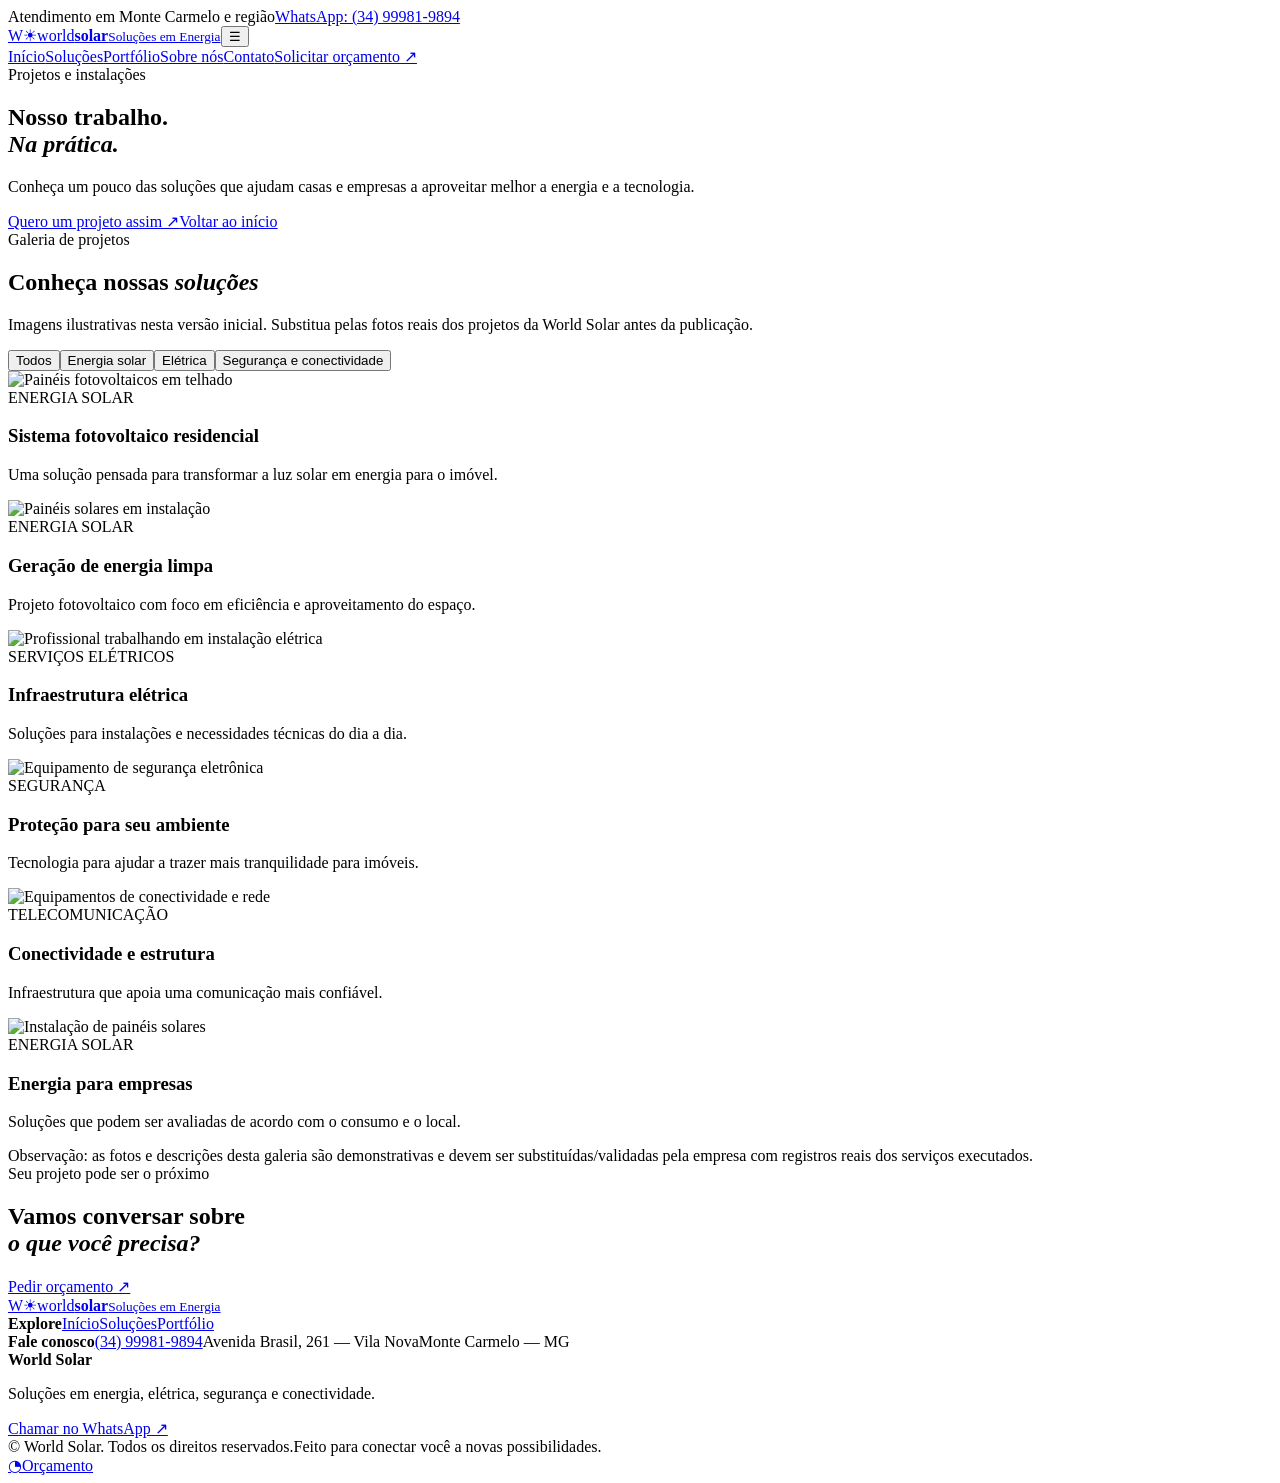
==== portfolio.html @ b82ab85e "Add files via upload" ====
<!doctype html>
<html lang="pt-BR">
<head>
  <meta charset="utf-8"><meta name="viewport" content="width=device-width, initial-scale=1">
  <title>Portfólio de Projetos | World Solar — Monte Carmelo MG</title>
  <meta name="description" content="Conheça o portfólio da World Solar: instalações de energia solar e soluções elétricas em Monte Carmelo e região. Peça um orçamento pelo WhatsApp.">
  <meta name="robots" content="index,follow"><meta name="theme-color" content="#082b62">
  <link rel="canonical" href="https://www.seudominio.com.br/portfolio.html"><link rel="icon" href="assets/favicon.svg" type="image/svg+xml"><link rel="stylesheet" href="assets/styles.css">
</head>
<body>
  <div class="topbar"><div class="container topbar-inner"><span>Atendimento em Monte Carmelo e região</span><a href="https://wa.me/5534999819894" target="_blank" rel="noopener">WhatsApp: (34) 99981-9894</a></div></div>
  <header class="header"><div class="container nav-wrap"><a class="brand" href="index.html"><span class="brand-mark">W<span>☀</span></span><span class="brand-text">world<strong>solar</strong><small>Soluções em Energia</small></span></a><button class="menu-toggle" aria-label="Abrir menu" aria-expanded="false">☰</button><nav class="nav" aria-label="Navegação principal"><a href="index.html">Início</a><a href="index.html#solucoes">Soluções</a><a class="active" href="portfolio.html">Portfólio</a><a href="index.html#sobre">Sobre nós</a><a href="index.html#contato">Contato</a><a class="btn btn-small btn-primary nav-cta" href="https://wa.me/5534999819894?text=Olá%2C%20quero%20solicitar%20um%20orçamento." target="_blank" rel="noopener">Solicitar orçamento ↗</a></nav></div></header>
  <main>
    <section class="portfolio-hero"><div class="container"><div class="eyebrow"><span></span> Projetos e instalações</div><h1>Nosso trabalho.<br><em>Na prática.</em></h1><p>Conheça um pouco das soluções que ajudam casas e empresas a aproveitar melhor a energia e a tecnologia.</p><div class="portfolio-actions"><a class="btn btn-primary" href="https://wa.me/5534999819894?text=Olá%2C%20quero%20um%20projeto%20parecido%20com%20os%20do%20portfólio." target="_blank" rel="noopener">Quero um projeto assim ↗</a><a class="btn btn-outline" href="index.html">Voltar ao início</a></div></div></section>
    <section class="section portfolio-gallery"><div class="container"><div class="gallery-head"><div><div class="eyebrow">Galeria de projetos</div><h2>Conheça nossas <em>soluções</em></h2></div><p>Imagens ilustrativas nesta versão inicial. Substitua pelas fotos reais dos projetos da World Solar antes da publicação.</p></div>
      <div class="filter-bar" role="group" aria-label="Filtrar projetos"><button class="filter-btn active" data-filter="todos">Todos</button><button class="filter-btn" data-filter="solar">Energia solar</button><button class="filter-btn" data-filter="eletrica">Elétrica</button><button class="filter-btn" data-filter="seguranca">Segurança e conectividade</button></div>
      <div class="gallery-grid">
        <article class="gallery-card" data-category="solar"><img src="https://images.unsplash.com/photo-1509391366360-2e959784a276?auto=format&fit=crop&w=900&q=85" alt="Painéis fotovoltaicos em telhado" loading="lazy"><div class="gallery-info"><span>ENERGIA SOLAR</span><h3>Sistema fotovoltaico residencial</h3><p>Uma solução pensada para transformar a luz solar em energia para o imóvel.</p></div></article>
        <article class="gallery-card" data-category="solar"><img src="https://images.unsplash.com/photo-1508514340136-4c7c0b6b7b1b?auto=format&fit=crop&w=900&q=85" alt="Painéis solares em instalação" loading="lazy"><div class="gallery-info"><span>ENERGIA SOLAR</span><h3>Geração de energia limpa</h3><p>Projeto fotovoltaico com foco em eficiência e aproveitamento do espaço.</p></div></article>
        <article class="gallery-card" data-category="eletrica"><img src="https://images.unsplash.com/photo-1621905251189-08b45d6a269e?auto=format&fit=crop&w=900&q=85" alt="Profissional trabalhando em instalação elétrica" loading="lazy"><div class="gallery-info"><span>SERVIÇOS ELÉTRICOS</span><h3>Infraestrutura elétrica</h3><p>Soluções para instalações e necessidades técnicas do dia a dia.</p></div></article>
        <article class="gallery-card" data-category="seguranca"><img src="https://images.unsplash.com/photo-1558002038-1055907df827?auto=format&fit=crop&w=900&q=85" alt="Equipamento de segurança eletrônica" loading="lazy"><div class="gallery-info"><span>SEGURANÇA</span><h3>Proteção para seu ambiente</h3><p>Tecnologia para ajudar a trazer mais tranquilidade para imóveis.</p></div></article>
        <article class="gallery-card" data-category="seguranca"><img src="https://images.unsplash.com/photo-1551703599-6b3e8379aa8b?auto=format&fit=crop&w=900&q=85" alt="Equipamentos de conectividade e rede" loading="lazy"><div class="gallery-info"><span>TELECOMUNICAÇÃO</span><h3>Conectividade e estrutura</h3><p>Infraestrutura que apoia uma comunicação mais confiável.</p></div></article>
        <article class="gallery-card" data-category="solar"><img src="https://images.unsplash.com/photo-1497435334941-8c899ee9e8e9?auto=format&fit=crop&w=900&q=85" alt="Instalação de painéis solares" loading="lazy"><div class="gallery-info"><span>ENERGIA SOLAR</span><h3>Energia para empresas</h3><p>Soluções que podem ser avaliadas de acordo com o consumo e o local.</p></div></article>
      </div>
      <div class="gallery-disclaimer">Observação: as fotos e descrições desta galeria são demonstrativas e devem ser substituídas/validadas pela empresa com registros reais dos serviços executados.</div>
    </div></section>
    <section class="cta-band"><div class="container cta-inner"><div><div class="eyebrow light">Seu projeto pode ser o próximo</div><h2>Vamos conversar sobre<br><em>o que você precisa?</em></h2></div><a class="btn btn-light" href="https://wa.me/5534999819894?text=Olá%2C%20quero%20solicitar%20um%20orçamento%20com%20a%20World%20Solar." target="_blank" rel="noopener">Pedir orçamento ↗</a></div></section>
  </main>
  <footer class="footer"><div class="container footer-grid"><a class="brand brand-footer" href="index.html"><span class="brand-mark">W<span>☀</span></span><span class="brand-text">world<strong>solar</strong><small>Soluções em Energia</small></span></a><div><strong>Explore</strong><a href="index.html">Início</a><a href="index.html#solucoes">Soluções</a><a href="portfolio.html">Portfólio</a></div><div><strong>Fale conosco</strong><a href="https://wa.me/5534999819894" target="_blank" rel="noopener">(34) 99981-9894</a><span>Avenida Brasil, 261 — Vila Nova</span><span>Monte Carmelo — MG</span></div><div class="footer-note"><strong>World Solar</strong><p>Soluções em energia, elétrica, segurança e conectividade.</p><a class="footer-wa" href="https://wa.me/5534999819894" target="_blank" rel="noopener">Chamar no WhatsApp ↗</a></div></div><div class="container copyright"><span>© <span id="year"></span> World Solar. Todos os direitos reservados.</span><span>Feito para conectar você a novas possibilidades.</span></div></footer>
  <a class="whatsapp-float" href="https://wa.me/5534999819894?text=Olá%2C%20quero%20um%20orçamento." aria-label="Solicitar orçamento pelo WhatsApp" target="_blank" rel="noopener">◔<span>Orçamento</span></a><script src="assets/script.js" defer></script>
</body></html>
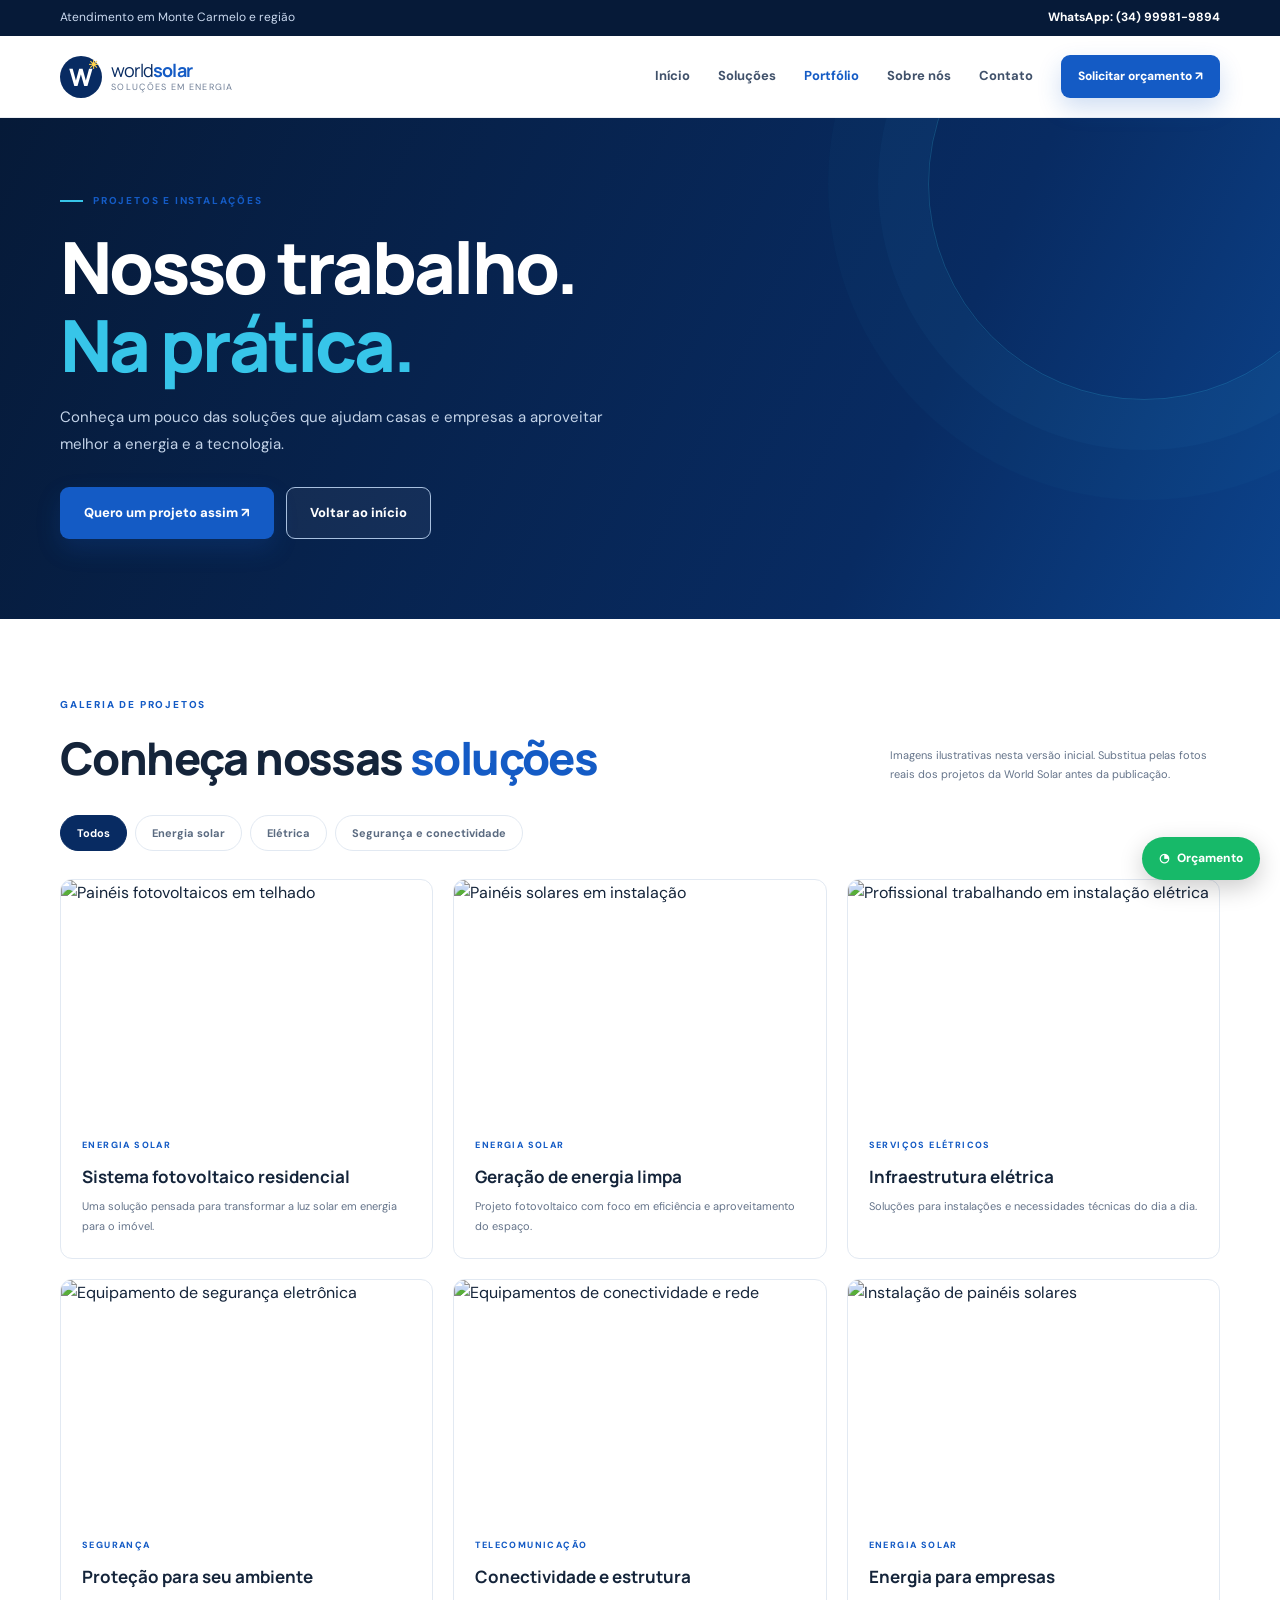
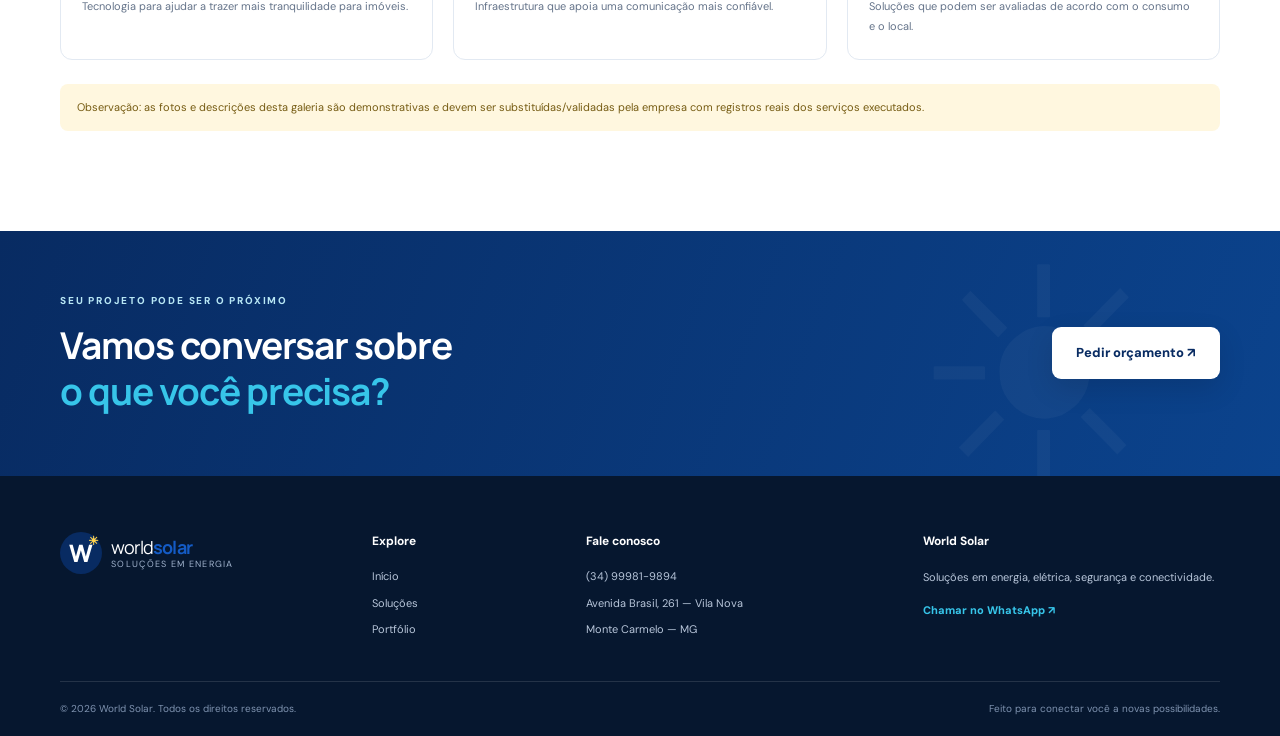
==== commit 21d49c0b: "Add files via upload" ====
--- a/portfolio.html
+++ b/portfolio.html
@@ -5,7 +5,24 @@
   <title>Portfólio de Projetos | World Solar — Monte Carmelo MG</title>
   <meta name="description" content="Conheça o portfólio da World Solar: instalações de energia solar e soluções elétricas em Monte Carmelo e região. Peça um orçamento pelo WhatsApp.">
   <meta name="robots" content="index,follow"><meta name="theme-color" content="#082b62">
-  <link rel="canonical" href="https://www.seudominio.com.br/portfolio.html"><link rel="icon" href="assets/favicon.svg" type="image/svg+xml"><link rel="stylesheet" href="assets/styles.css">
+  <meta name="color-scheme" content="light">
+  <meta property="og:locale" content="pt_BR">
+  <meta property="og:type" content="website">
+  <meta property="og:url" content="https://www.seudominio.com.br/portfolio.html">
+  <meta property="og:site_name" content="World Solar">
+  <meta property="og:title" content="World Solar | Energia inteligente para sua casa ou empresa">
+  <meta property="og:description" content="Energia solar, serviços elétricos, segurança eletrônica e telecomunicação em Monte Carmelo e região. Solicite seu orçamento.">
+  <meta property="og:image" content="https://www.seudominio.com.br/assets/worldsolar-share.jpg">
+  <meta property="og:image:width" content="1200">
+  <meta property="og:image:height" content="630">
+  <meta property="og:image:alt" content="World Solar — energia inteligente, mais economia e segurança">
+  <meta name="twitter:card" content="summary_large_image">
+  <meta name="twitter:title" content="World Solar | Energia inteligente para sua casa ou empresa">
+  <meta name="twitter:description" content="Energia solar, serviços elétricos, segurança eletrônica e telecomunicação em Monte Carmelo e região.">
+  <meta name="twitter:image" content="https://www.seudominio.com.br/assets/worldsolar-share.jpg">
+  <link rel="canonical" href="https://www.seudominio.com.br/portfolio.html"><link rel="icon" href="assets/favicon.svg" type="image/svg+xml">
+  <link rel="alternate icon" href="assets/favicon.ico">
+  <link rel="apple-touch-icon" href="assets/apple-touch-icon.png"><link rel="stylesheet" href="assets/styles.css">
 </head>
 <body>
   <div class="topbar"><div class="container topbar-inner"><span>Atendimento em Monte Carmelo e região</span><a href="https://wa.me/5534999819894" target="_blank" rel="noopener">WhatsApp: (34) 99981-9894</a></div></div>
--- a/assets/styles.css
+++ b/assets/styles.css
@@ -0,0 +1,9 @@
+@import url('https://fonts.googleapis.com/css2?family=DM+Sans:wght@400;500;600;700&family=Manrope:wght@400;500;600;700;800&display=swap');
+:root{--navy:#082b62;--navy2:#061b3a;--blue:#145bc5;--cyan:#37c5e9;--yellow:#ffd34e;--ink:#14243a;--muted:#65748a;--paper:#f5f8fc;--white:#fff;--line:#e2e9f2;--shadow:0 24px 70px rgba(4,29,67,.14)}
+*{box-sizing:border-box}html{scroll-behavior:smooth;scroll-padding-top:90px}body{margin:0;font-family:"DM Sans",sans-serif;color:var(--ink);background:#fff;line-height:1.6}a{color:inherit;text-decoration:none}img{display:block;max-width:100%}.container{width:min(1160px,calc(100% - 44px));margin-inline:auto}.topbar{background:#061a38;color:#c9d8ee;font-size:12px}.topbar-inner{display:flex;justify-content:space-between;align-items:center;min-height:36px;gap:16px}.topbar a{color:#fff;font-weight:700}.header{height:82px;background:rgba(255,255,255,.96);border-bottom:1px solid rgba(8,43,98,.08);position:sticky;top:0;z-index:20;backdrop-filter:blur(12px)}.nav-wrap{height:100%;display:flex;align-items:center;justify-content:space-between}.brand{display:flex;align-items:center;gap:9px;color:var(--navy);line-height:1}.brand-mark{display:grid;place-items:center;width:42px;height:42px;border-radius:50%;background:var(--navy);color:#fff;font-family:Manrope,sans-serif;font-weight:800;font-size:24px;position:relative}.brand-mark span{font-size:12px;color:var(--yellow);position:absolute;right:3px;top:3px}.brand-text{font-family:Manrope,sans-serif;font-size:18px;letter-spacing:-.8px}.brand-text strong{color:var(--blue)}.brand-text small{display:block;font-family:"DM Sans",sans-serif;font-size:9px;letter-spacing:1.3px;text-transform:uppercase;color:#728198;margin-top:4px}.nav{display:flex;align-items:center;gap:28px;font-size:13px;font-weight:700;color:#40516a}.nav>a:not(.btn){transition:color .2s}.nav>a:hover,.nav>a.active{color:var(--blue)}.btn{min-height:52px;padding:0 23px;border-radius:9px;display:inline-flex;align-items:center;justify-content:center;gap:10px;font-size:13px;font-weight:800;transition:transform .2s,box-shadow .2s,background .2s;border:1px solid transparent}.btn:hover{transform:translateY(-2px)}.btn-primary{background:var(--blue);color:#fff;box-shadow:0 10px 25px rgba(20,91,197,.2)}.btn-primary:hover{background:#0d4ba8;box-shadow:0 14px 30px rgba(20,91,197,.3)}.btn-small{min-height:43px;padding:0 16px;font-size:12px}.btn-outline{border-color:#a8c0df;color:#fff;background:rgba(255,255,255,.05)}.btn-outline:hover{background:rgba(255,255,255,.13)}.btn-light{background:#fff;color:var(--navy);box-shadow:0 10px 28px rgba(0,0,0,.12)}.menu-toggle{display:none;border:0;background:var(--paper);font-size:24px;border-radius:8px;padding:7px 12px;color:var(--navy)}
+.hero{position:relative;overflow:hidden;background:linear-gradient(115deg,#061a38 0%,#082b62 55%,#0c438c 100%);color:#fff;padding:78px 0 0}.hero-bg{position:absolute;inset:0;background:radial-gradient(circle at 80% 12%,rgba(55,197,233,.18),transparent 30%),radial-gradient(circle at 2% 85%,rgba(20,91,197,.3),transparent 30%);pointer-events:none}.hero-grid{position:relative;display:grid;grid-template-columns:1fr 1.02fr;gap:60px;align-items:center;padding-bottom:60px}.eyebrow{display:flex;align-items:center;gap:10px;text-transform:uppercase;letter-spacing:1.8px;font-size:10px;font-weight:800;color:var(--blue);margin-bottom:19px}.eyebrow span{display:inline-block;width:23px;height:2px;background:var(--cyan)}.hero .eyebrow{color:#a8dff5}.hero h1,.portfolio-hero h1{font-family:Manrope,sans-serif;font-size:clamp(42px,5vw,66px);line-height:1.08;letter-spacing:-2.7px;margin:0 0 24px;font-weight:800}.hero h1 em,.section h2 em,.feature-copy h2 em,.cta-band h2 em,.portfolio-hero h1 em,.gallery-head h2 em{font-style:normal;color:var(--cyan)}.hero-copy>p{font-size:16px;line-height:1.8;color:#c4d3e8;max-width:500px;margin:0 0 30px}.hero-actions{display:flex;gap:12px;flex-wrap:wrap}.trust-row{display:flex;align-items:center;gap:12px;margin-top:36px}.trust-icon{display:grid;place-items:center;width:34px;height:34px;background:rgba(55,197,233,.14);color:var(--cyan);border:1px solid rgba(55,197,233,.28);border-radius:50%;font-weight:900}.trust-row strong,.trust-row small{display:block}.trust-row strong{font-size:12px}.trust-row small{font-size:11px;color:#a5b9d3}.hero-visual{position:relative;padding:0 0 20px 10px}.hero-image{width:100%;height:430px;object-fit:cover;border-radius:16px 16px 90px 16px;box-shadow:0 30px 70px rgba(0,0,0,.25);border:1px solid rgba(255,255,255,.18)}.hero-visual:before{content:"";position:absolute;left:-10px;top:22px;width:70px;height:70px;border:1px solid rgba(55,197,233,.5);border-radius:12px;z-index:0}.hero-image{position:relative;z-index:1}.floating-card{position:absolute;z-index:2;left:-22px;bottom:0;background:#fff;color:var(--ink);padding:16px 20px;border-radius:12px;box-shadow:var(--shadow);display:flex;align-items:center;gap:13px}.sun-icon{width:39px;height:39px;display:grid;place-items:center;border-radius:10px;background:#fff4c7;color:#c38b00;font-size:24px}.floating-card strong,.floating-card small{display:block}.floating-card strong{font-size:12px}.floating-card small{font-size:10px;color:var(--muted);margin-top:3px}.visual-tag{position:absolute;z-index:2;right:18px;top:18px;padding:13px 16px;background:rgba(5,26,57,.78);backdrop-filter:blur(10px);border:1px solid rgba(255,255,255,.2);border-radius:8px}.visual-tag span,.visual-tag strong{display:block}.visual-tag span{font-size:9px;letter-spacing:1.5px;color:var(--cyan)}.visual-tag strong{font-size:12px;margin-top:4px}.hero-bottom{position:relative;border-top:1px solid rgba(255,255,255,.15);display:flex;justify-content:space-between;align-items:center;gap:15px;min-height:57px;color:#a8bdd9;font-size:9px;letter-spacing:1.3px;font-weight:800}.hero-bottom i{width:4px;height:4px;background:var(--cyan);border-radius:50%}
+.section{padding:100px 0}.section-heading{display:flex;align-items:flex-end;justify-content:space-between;gap:35px;margin-bottom:42px}.section h2,.feature-copy h2,.gallery-head h2{font-family:Manrope,sans-serif;font-size:clamp(32px,3.7vw,45px);letter-spacing:-1.6px;line-height:1.18;margin:0;font-weight:800}.section h2 em,.feature-copy h2 em,.gallery-head h2 em{color:var(--blue)}.section-heading>p{max-width:390px;color:var(--muted);font-size:13px;line-height:1.9;margin:0 0 4px}.service-grid{display:grid;grid-template-columns:repeat(4,1fr);gap:17px}.service-card{position:relative;padding:28px 24px 26px;border:1px solid var(--line);border-radius:13px;background:#fff;transition:transform .25s,box-shadow .25s,border-color .25s;overflow:hidden}.service-card:hover{transform:translateY(-7px);box-shadow:var(--shadow);border-color:#bfd5f2}.service-number{position:absolute;right:19px;top:18px;font-size:10px;font-weight:800;color:#a8b6c9}.service-icon{display:grid;place-items:center;width:54px;height:54px;border-radius:13px;background:#eaf4ff;color:var(--blue);font-size:30px;margin-bottom:26px}.service-card h3{font-family:Manrope,sans-serif;font-size:18px;margin:0 0 11px;letter-spacing:-.4px}.service-card p{color:var(--muted);font-size:12px;line-height:1.85;min-height:90px;margin:0 0 22px}.service-card>a{font-size:11px;color:var(--blue);font-weight:800;display:flex;justify-content:space-between;border-top:1px solid var(--line);padding-top:15px}.feature-section{background:var(--paper);padding:90px 0}.feature-grid{display:grid;grid-template-columns:1fr 1fr;gap:90px;align-items:center}.feature-image-wrap{position:relative}.feature-image-wrap>img{width:100%;height:470px;object-fit:cover;border-radius:12px 90px 12px 12px}.image-caption{position:absolute;bottom:-20px;right:-20px;max-width:260px;background:var(--navy);color:#fff;padding:21px 24px;border-radius:10px;box-shadow:var(--shadow)}.image-caption span{display:block;color:var(--cyan);font-size:9px;letter-spacing:1.3px;font-weight:800;margin-bottom:7px}.image-caption strong{font-family:Manrope,sans-serif;font-size:15px;line-height:1.4;display:block}.feature-copy>p{color:var(--muted);font-size:13px;line-height:1.9;margin:22px 0}.check-list{list-style:none;padding:0;margin:0 0 29px;display:grid;gap:12px}.check-list li{display:flex;align-items:center;gap:10px;font-size:12px;font-weight:700}.check-list li span{display:grid;place-items:center;width:22px;height:22px;border-radius:50%;background:#dff7ee;color:#12875b;font-size:12px}.portfolio-preview{padding-top:100px}.text-link{font-size:12px;font-weight:800;color:var(--blue);white-space:nowrap}.text-link span{font-size:18px;margin-left:7px}.project-grid{display:grid;grid-template-columns:repeat(3,1fr);gap:18px}.project-card{position:relative;overflow:hidden;border-radius:12px;min-height:320px;background:var(--navy)}.project-card img{position:absolute;width:100%;height:100%;object-fit:cover;transition:transform .5s}.project-card:hover img{transform:scale(1.06)}.project-card:after{content:"";position:absolute;inset:0;background:linear-gradient(0deg,rgba(3,19,42,.93),rgba(3,19,42,0) 75%)}.project-overlay{position:absolute;z-index:1;bottom:0;left:0;right:0;padding:25px;color:#fff}.project-overlay span,.project-overlay strong,.project-overlay b{display:block}.project-overlay span{font-size:9px;letter-spacing:1.5px;color:var(--cyan);font-weight:800}.project-overlay strong{font-family:Manrope,sans-serif;font-size:18px;margin:6px 0 13px}.project-overlay b{font-size:11px}.cta-band{background:linear-gradient(110deg,#082b62,#0b438d);color:#fff;padding:62px 0;position:relative;overflow:hidden}.cta-band:after{content:"☀";position:absolute;right:8%;top:-90px;font-size:300px;color:rgba(255,255,255,.035);pointer-events:none}.cta-inner{position:relative;z-index:1;display:flex;justify-content:space-between;align-items:center;gap:30px}.eyebrow.light{color:#b8e7f5;margin-bottom:13px}.cta-band h2{font-family:Manrope,sans-serif;font-size:clamp(26px,3vw,37px);line-height:1.25;letter-spacing:-1px;margin:0}.cta-band h2 em{color:var(--cyan)}.footer{background:#06172f;color:#b8c6da;padding:56px 0 0}.footer-grid{display:grid;grid-template-columns:1.1fr .7fr 1.2fr 1.2fr;gap:40px;padding-bottom:42px}.brand-footer{align-self:start;color:#fff}.brand-footer .brand-text small{color:#a1b3cd}.footer-grid>div{display:flex;flex-direction:column;align-items:flex-start;gap:9px;font-size:11px}.footer-grid>div>strong{color:#fff;font-size:12px;margin-bottom:8px}.footer-grid a:not(.brand){transition:color .2s}.footer-grid a:hover{color:var(--cyan)}.footer-grid p{margin:0;line-height:1.8}.footer-wa{font-weight:800;color:var(--cyan);margin-top:5px}.copyright{border-top:1px solid rgba(255,255,255,.12);min-height:55px;display:flex;align-items:center;justify-content:space-between;gap:20px;font-size:10px;color:#7f93b0}.whatsapp-float{position:fixed;z-index:30;right:20px;bottom:20px;display:flex;align-items:center;gap:8px;padding:12px 17px;background:#17b969;color:#fff;border-radius:30px;box-shadow:0 8px 25px rgba(0,0,0,.2);font-weight:800;font-size:12px}.whatsapp-float:first-letter{font-size:19px}
+.portfolio-hero{background:linear-gradient(115deg,#061a38,#082b62 70%,#0c438c);color:#fff;padding:75px 0 80px;position:relative;overflow:hidden}.portfolio-hero:after{content:"";position:absolute;width:430px;height:430px;border-radius:50%;border:1px solid rgba(55,197,233,.22);right:-80px;top:-150px;box-shadow:0 0 0 50px rgba(55,197,233,.035),0 0 0 100px rgba(55,197,233,.025)}.portfolio-hero .container{position:relative;z-index:1}.portfolio-hero h1{font-size:clamp(46px,6vw,72px);margin-bottom:20px}.portfolio-hero p{color:#c3d3e8;max-width:590px;font-size:15px;line-height:1.85;margin:0 0 28px}.portfolio-actions{display:flex;gap:12px;flex-wrap:wrap}.portfolio-gallery{padding-top:78px}.gallery-head{display:flex;align-items:flex-end;justify-content:space-between;gap:30px;margin-bottom:30px}.gallery-head p{font-size:11px;color:var(--muted);max-width:330px;line-height:1.8;margin:0}.filter-bar{display:flex;gap:8px;flex-wrap:wrap;margin-bottom:28px}.filter-btn{border:1px solid var(--line);background:#fff;color:#5b6b81;border-radius:30px;padding:10px 16px;font:700 11px "DM Sans",sans-serif;cursor:pointer;transition:.2s}.filter-btn:hover,.filter-btn.active{background:var(--navy);color:#fff;border-color:var(--navy)}.gallery-grid{display:grid;grid-template-columns:repeat(3,1fr);gap:20px}.gallery-card{border:1px solid var(--line);border-radius:12px;overflow:hidden;background:#fff;transition:transform .25s,box-shadow .25s}.gallery-card:hover{transform:translateY(-5px);box-shadow:var(--shadow)}.gallery-card[hidden]{display:none}.gallery-card img{width:100%;height:230px;object-fit:cover}.gallery-info{padding:20px 21px 22px}.gallery-info>span{font-size:9px;letter-spacing:1.4px;color:var(--blue);font-weight:800}.gallery-info h3{font-family:Manrope,sans-serif;font-size:17px;margin:7px 0}.gallery-info p{font-size:11px;line-height:1.8;color:var(--muted);margin:0}.gallery-disclaimer{margin-top:24px;padding:14px 17px;border-radius:8px;background:#fff7df;color:#765c13;font-size:11px;line-height:1.7}
+@media(max-width:1000px){.nav{gap:16px}.nav-cta{display:none}.hero-grid{gap:35px}.hero-image{height:390px}.service-grid{grid-template-columns:repeat(2,1fr)}.service-card p{min-height:65px}.feature-grid{gap:55px}.footer-grid{grid-template-columns:1fr 1fr;gap:35px}.project-card{min-height:270px}}
+@media(max-width:760px){.container{width:min(100% - 34px,560px)}.topbar-inner{min-height:34px;font-size:10px}.topbar-inner span{max-width:52%}.header{height:70px}.brand-mark{width:38px;height:38px}.brand-text{font-size:17px}.menu-toggle{display:block}.nav{display:none;position:absolute;top:69px;left:0;right:0;background:#fff;padding:15px 22px 22px;border-bottom:1px solid var(--line);box-shadow:0 20px 30px rgba(4,29,67,.12);flex-direction:column;align-items:stretch;gap:0}.nav.open{display:flex}.nav>a:not(.btn){padding:13px 4px;border-bottom:1px solid #edf1f7}.nav .nav-cta{display:flex;margin-top:13px}.hero{padding-top:48px}.hero-grid{grid-template-columns:1fr;gap:36px;padding-bottom:44px}.hero h1{font-size:clamp(42px,11vw,58px);letter-spacing:-2px}.hero-copy>p{font-size:14px}.hero-actions{display:grid;grid-template-columns:1fr}.hero-actions .btn{width:100%}.hero-visual{padding:0 0 15px 5px}.hero-image{height:320px;border-radius:13px 13px 60px 13px}.floating-card{left:-4px;bottom:-3px;padding:12px 14px}.visual-tag{right:10px;top:10px}.hero-bottom{justify-content:center;flex-wrap:wrap;padding:14px 0;gap:8px 12px;font-size:8px}.hero-bottom i{display:none}.section{padding:70px 0}.section-heading{display:block;margin-bottom:30px}.section-heading>p{margin-top:17px}.section h2,.feature-copy h2,.gallery-head h2{font-size:34px}.service-grid{grid-template-columns:1fr;gap:12px}.service-card{padding:24px}.service-icon{margin-bottom:17px}.service-card p{min-height:0}.feature-section{padding:65px 0}.feature-grid{grid-template-columns:1fr;gap:55px}.feature-image-wrap>img{height:330px;border-radius:12px 65px 12px 12px}.image-caption{right:0;bottom:-25px;max-width:230px;padding:16px 18px}.feature-copy>p{font-size:12px}.project-grid{grid-template-columns:1fr;gap:14px}.project-card{min-height:300px}.portfolio-preview{padding-top:70px}.portfolio-preview .section-heading{display:flex;align-items:flex-start;flex-direction:column;gap:15px}.cta-band{padding:48px 0}.cta-inner{display:block}.cta-band h2{font-size:29px;margin-bottom:25px}.cta-inner .btn{width:100%;position:relative}.footer-grid{grid-template-columns:1fr 1fr;gap:30px 18px}.footer-grid>div{font-size:10px}.copyright{padding:15px 0;display:block;line-height:1.8}.copyright span{display:block}.whatsapp-float{right:12px;bottom:12px;padding:11px 15px}.portfolio-hero{padding:55px 0 60px}.portfolio-hero h1{font-size:48px}.portfolio-hero p{font-size:13px}.portfolio-actions{display:grid;grid-template-columns:1fr}.portfolio-actions .btn{width:100%}.portfolio-gallery{padding-top:60px}.gallery-head{display:block}.gallery-head p{margin-top:15px}.filter-bar{gap:6px}.filter-btn{padding:9px 12px;font-size:10px}.gallery-grid{grid-template-columns:1fr;gap:14px}.gallery-card img{height:235px}}
+@media(prefers-reduced-motion:reduce){html{scroll-behavior:auto}*,*:before,*:after{transition:none!important;animation:none!important}}
